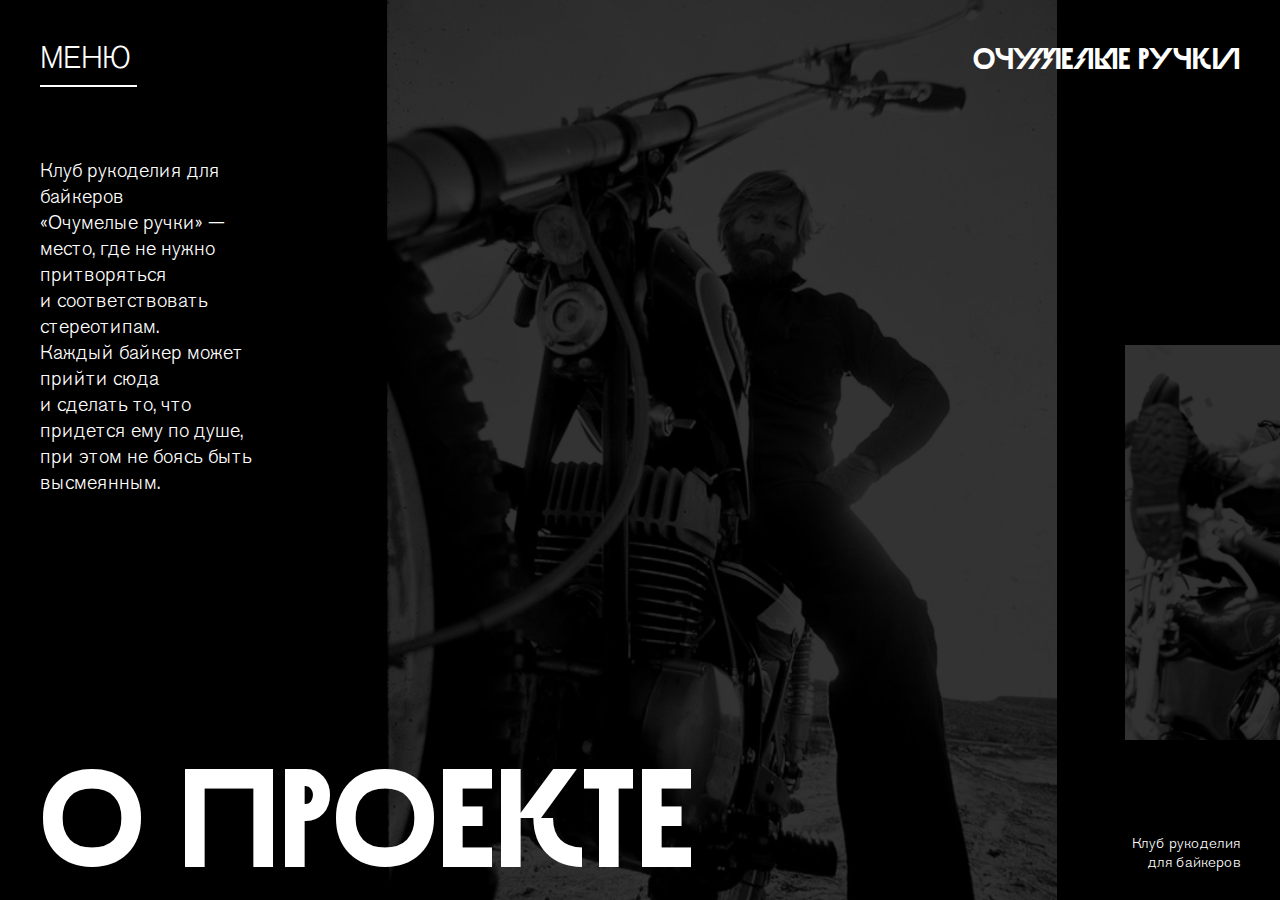
==== about.html @ 9226c13d "2" ====
<!DOCTYPE html>
<html lang="en" dir="ltr">
  <head>
    <meta charset="utf-8">
    <title></title>
    <link rel="stylesheet" href="stylesheets/style.css">
    <meta name="viewport" content="width=device-width">
  </head>

  <body>

    <div class="main_page_images">
      <div><img class="img7"src="images/img6.svg" alt=""></div>
      <div><img class="img8"src="images/img7.svg" alt=""></div>
    </div>

    <div class="background_rec"></div>

    <div class="menu_botton">
      <p>МЕНЮ</p>
    </div>
    <hr class="hr_about_page">

    <div class="about_text">
      <p>Клуб рукоделия для <br> байкеров <br> «Очумелые ручки» — <br>место,
        где не нужно <br> притворяться <br> и соответствовать <br>стереотипам.</p>

      <p>Каждый байкер может <br>прийти сюда <br>
        и сделать то, что <br> придется ему по душе, <br>
        при этом не боясь быть <br> высмеянным.</p>
    </div>


      <h1 class="about_page_text">О ПРОЕКТЕ</h1>
      <p class="text_right">Клуб рукоделия <br> для байкеров</p>

      <p class="header_text">ОЧУМЕЛЫЕ РУЧКИ</p>





  </body>
</html>
---- stylesheets/style.css ----
@import "reset.css";
@import "fonts.css";


body {
  background-color: black;
}

.menu_text {
  display: block;
  font-family: 'Akzidenz-Grotesk Pro';
  font-weight: 400;
  font-size: 35px;
  line-height: 40px;
  color: #FFFFFF;
  margin-left: 40px;
  margin-top: 40px;
  margin-bottom: 20px;
}

a {
  text-decoration: none;
  color: inherit;
}

.main_page_text {
  display: inline-block;
  font-family: 'Pitcrew';
  font-size: 140px;
  line-height: 96%;
  color: #FFFFFF;
  margin-top: 180px;
  margin-left: 40px;
  font-weight: 400;
	font-style: normal;
}

.main_page_hr {
  display: block;
  border: 1px solid #FFFFFF;
  width: 280px;
  position: relative;
  margin-top: 5px;
  margin-bottom: -20px;
  margin-left: 40px;
}

.border_text {
  position: absolute;
  /* display: inline; */
  font-family: 'Akzidenz-Grotesk Pro';
  font-style: normal;
  font-weight: 400;
  font-size: 15px;
  line-height: 19px;
  color: #FFFFFF;
  transform: rotate(90deg);
  top: 215px;
  right: -140px;
}

.text_right{
  display: block;
  margin-top: -45px;
  margin-right: 40px;
  font-family: 'Akzidenz-Grotesk Pro';
  font-style: normal;
  font-weight: 400;
  font-size: 15px;
  line-height: 19px;
  text-align: right;
  color: #FFFFFF;
}

.img1 {
  position: absolute;
  display: block;
  left: 387px;
  top: 0px;
  z-index: -1;
}

.img2 {
  position: absolute;
  display: block;
  left: 1055px;
  top: 0px;
  z-index: -1;
}

.img3 {
  position: absolute;
  display: block;
  left: 0px;
  top: 280px;
  z-index: -1;
}

.img4 {
  position: absolute;
  display: block;
  left: 1190px;
  top: 520px;
  z-index: -1;
}

.img5 {
  position: absolute;
  display: block;
  left: 962px;
  top: 40px;
  z-index: -1;
}

.background_rec {
  position: absolute;
  top: 0;
  left: 0;
  width: 1440px;
  height: 900px;
  opacity: 0.8;
  background-color: black;
  z-index: -1;
}

.img6 {
  position: absolute;
  display: block;
  left: 522px;
  top: 11px;
  z-index: -1;
}

.content {
  z-index: 2;
}

.img7 {
  position: absolute;
  display: block;
  left: 387px;
  top: 0px;
  z-index: -1;
}

.img8 {
  position: absolute;
  display: block;
  left: 1125px;
  top: 345px;
  z-index: -1;
}

.menu_botton{
  display: block;
  font-family: 'Akzidenz-Grotesk Pro';
  font-weight: 400;
  font-size: 30px;
  line-height: 35px;
  color: #FFFFFF;
  margin-left: 40px;
  margin-top: 40px;
  margin-bottom: 20px;
  z-index: 2;
}

.header_text {
  position: absolute;
  top: 3px;
  right: 0px;
  /* display: inline; */
  font-family: 'Pitcrew';
  font-style: normal;
  font-weight: normal;
  font-size: 30px;
  line-height: 96%;
  text-align: right;
  color: #FFFFFF;
  margin-top: 40px;
  margin-right: 40px;

}

.hr_about_page{
  display: block;
  border: 1px solid #FFFFFF;
  width: 95px;
  position: relative;
  margin-top: -10px;
  margin-bottom: -20px;
  margin-left: 40px;
}

.about_page_text{
  display: inline-block;
  font-family: 'Pitcrew';
  font-size: 140px;
  line-height: 96%;
  color: #FFFFFF;
  margin-top: 250px;
  margin-left: 40px;
  font-weight: 400;
  font-style: normal;
}

.about_text {
  display: block;
  font-family: 'Akzidenz-Grotesk Pro';
  font-style: normal;
  font-weight: 400;
  font-size: 20px;
  line-height: 26px;
  text-align: left;
  color: #FFFFFF;
  margin-left: 40px;
  margin-top: 90px;
}
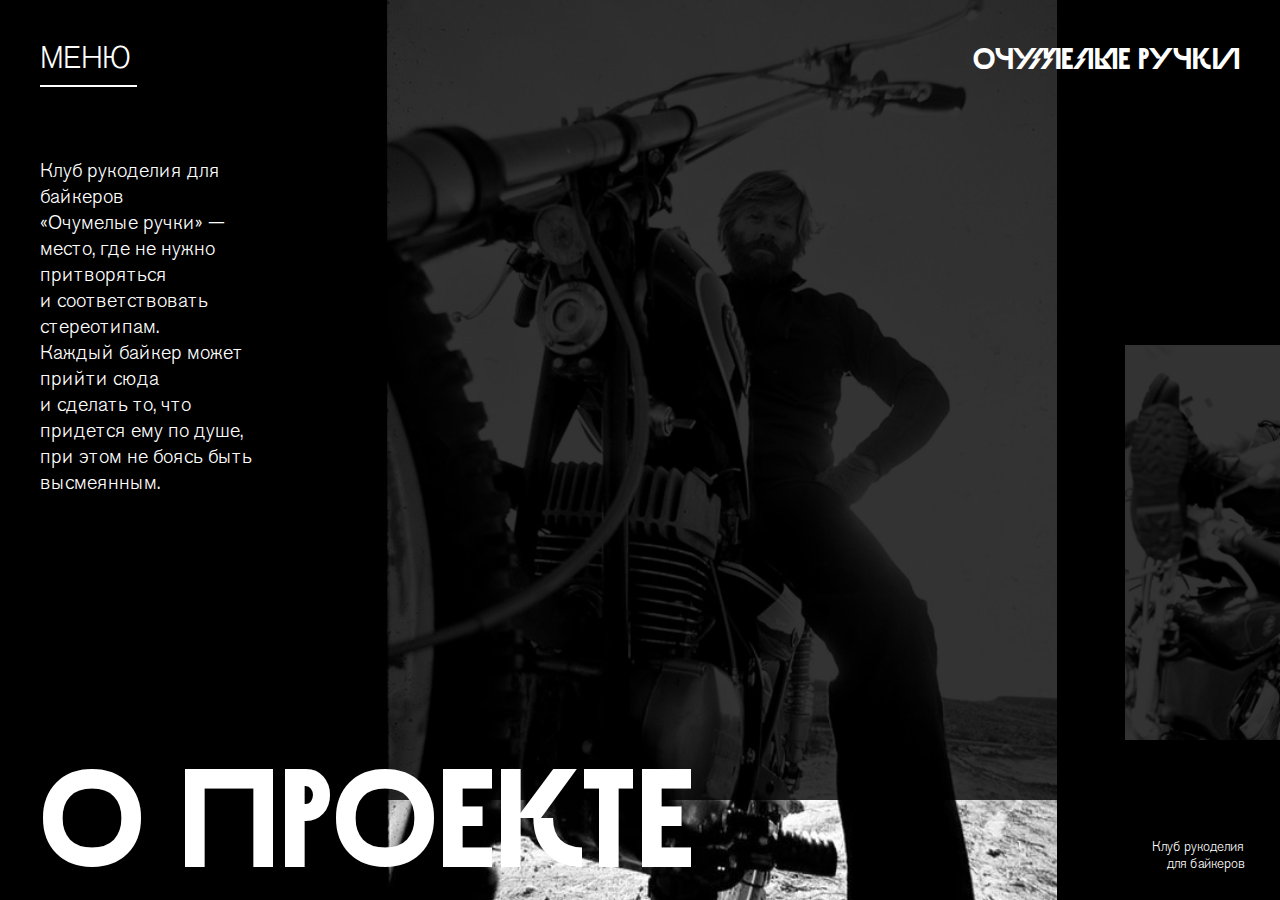
==== commit d3b4cc60: "Update about.html" ====
--- a/about.html
+++ b/about.html
@@ -9,32 +9,36 @@
 
   <body>
 
-    <div class="main_page_images">
-      <div><img class="img7"src="images/img6.svg" alt=""></div>
-      <div><img class="img8"src="images/img7.svg" alt=""></div>
-    </div>
+    <section class="main_page">
+      <div class="main_page_images">
+        <div><img class="img7"src="images/img6.svg" alt=""></div>
+        <div><img class="img8"src="images/img7.svg" alt=""></div>
+      </div>
 
-    <div class="background_rec"></div>
+      <div class="background_rec"></div>
 
-    <div class="menu_botton">
-      <p>МЕНЮ</p>
-    </div>
-    <hr class="hr_about_page">
+      <div class="menu_botton">
+        <p><a href="index.html">МЕНЮ</a></p>
+      </div>
+      <hr class="hr_about_page">
 
-    <div class="about_text">
-      <p>Клуб рукоделия для <br> байкеров <br> «Очумелые ручки» — <br>место,
-        где не нужно <br> притворяться <br> и соответствовать <br>стереотипам.</p>
+      <div class="about_text">
+        <p>Клуб рукоделия для <br> байкеров <br> «Очумелые ручки» — <br>место,
+          где не нужно <br> притворяться <br> и соответствовать <br>стереотипам.</p>
 
-      <p>Каждый байкер может <br>прийти сюда <br>
-        и сделать то, что <br> придется ему по душе, <br>
-        при этом не боясь быть <br> высмеянным.</p>
-    </div>
+        <p>Каждый байкер может <br>прийти сюда <br>
+          и сделать то, что <br> придется ему по душе, <br>
+          при этом не боясь быть <br> высмеянным.</p>
+      </div>
 
 
-      <h1 class="about_page_text">О ПРОЕКТЕ</h1>
-      <p class="text_right">Клуб рукоделия <br> для байкеров</p>
+        <h1 class="about_page_text">О ПРОЕКТЕ</h1>
+        <p class="text_right">Клуб рукоделия <br> для байкеров</p>
 
-      <p class="header_text">ОЧУМЕЛЫЕ РУЧКИ</p>
+        <p class="header_text">ОЧУМЕЛЫЕ РУЧКИ</p>
+    </section>
+
+
 
 
 
--- a/stylesheets/style.css
+++ b/stylesheets/style.css
@@ -1,21 +1,30 @@
 @import "reset.css";
 @import "fonts.css";
+@import "responsive.css";
 
 
 body {
   background-color: black;
 }
 
+.main_page{
+  position: absolute;
+  margin: 0 auto;
+  height: 100vh;
+  width: 100vw;
+  overflow: hidden;
+}
+
 .menu_text {
   display: block;
   font-family: 'Akzidenz-Grotesk Pro';
   font-weight: 400;
-  font-size: 35px;
-  line-height: 40px;
-  color: #FFFFFF;
-  margin-left: 40px;
-  margin-top: 40px;
-  margin-bottom: 20px;
+  font-size: 2vw;
+  line-height: 2vw;
+  color: #FFFFFF;
+  margin-left: 2.7vw;
+  margin-top: 2.2vw;
+  margin-bottom: 1.389vw;
 }
 
 a {
@@ -26,23 +35,23 @@
 .main_page_text {
   display: inline-block;
   font-family: 'Pitcrew';
-  font-size: 140px;
-  line-height: 96%;
-  color: #FFFFFF;
-  margin-top: 180px;
-  margin-left: 40px;
+  font-size: 8vw;
+  line-height: 94%;
+  color: #FFFFFF;
+  margin-top: 9vw;
+  margin-left: 2.7vw;
   font-weight: 400;
 	font-style: normal;
 }
 
 .main_page_hr {
   display: block;
-  border: 1px solid #FFFFFF;
-  width: 280px;
+  border: 0.069vw solid #FFFFFF;
+  width: 17vw;
   position: relative;
-  margin-top: 5px;
-  margin-bottom: -20px;
-  margin-left: 40px;
+  margin-top: 0.347vw;
+  margin-bottom: -1vw;
+  margin-left: 2.7vw;
 }
 
 .border_text {
@@ -51,23 +60,23 @@
   font-family: 'Akzidenz-Grotesk Pro';
   font-style: normal;
   font-weight: 400;
-  font-size: 15px;
-  line-height: 19px;
+  font-size: 1vw;
+  line-height: 1.319vw;
   color: #FFFFFF;
   transform: rotate(90deg);
-  top: 215px;
-  right: -140px;
+  top: 13.5vw;
+  right: -8vw;
 }
 
 .text_right{
   display: block;
-  margin-top: -45px;
-  margin-right: 40px;
-  font-family: 'Akzidenz-Grotesk Pro';
-  font-style: normal;
-  font-weight: 400;
-  font-size: 15px;
-  line-height: 19px;
+  margin-top: -3.125vw;
+  margin-right: 2.778vw;
+  font-family: 'Akzidenz-Grotesk Pro';
+  font-style: normal;
+  font-weight: 400;
+  font-size: 1.042vw;
+  line-height: 1.319vw;
   text-align: right;
   color: #FFFFFF;
 }
@@ -75,40 +84,45 @@
 .img1 {
   position: absolute;
   display: block;
-  left: 387px;
-  top: 0px;
+  height: 100vh;
+  left: 30vw;
+  top: 0vw;
   z-index: -1;
 }
 
 .img2 {
   position: absolute;
   display: block;
-  left: 1055px;
-  top: 0px;
-  z-index: -1;
+  height: 100vh;
+  right: 0vw;
+  top: -15vw;
+  z-index: -1;
+  width: 22.431vw;
 }
 
 .img3 {
   position: absolute;
   display: block;
-  left: 0px;
-  top: 280px;
+  left: 0vw;
+  top: 20vw;
   z-index: -1;
 }
 
 .img4 {
   position: absolute;
   display: block;
-  left: 1190px;
-  top: 520px;
+  width: 14vw;
+  right: 0vw;
+  top: 33vw;
   z-index: -1;
 }
 
 .img5 {
   position: absolute;
   display: block;
-  left: 962px;
-  top: 40px;
+  width: 20vw;
+  left: 68vw;
+  top: 2vw;
   z-index: -1;
 }
 
@@ -116,8 +130,8 @@
   position: absolute;
   top: 0;
   left: 0;
-  width: 1440px;
-  height: 900px;
+  width: 100vw;
+  height: 62.500vw;
   opacity: 0.8;
   background-color: black;
   z-index: -1;
@@ -126,8 +140,9 @@
 .img6 {
   position: absolute;
   display: block;
-  left: 522px;
-  top: 11px;
+  width: 50vw;
+  left: 38vw;
+  top: 0vw;
   z-index: -1;
 }
 
@@ -215,3 +230,61 @@
   margin-left: 40px;
   margin-top: 90px;
 }
+
+.gal_img1{
+  position: absolute;
+  display: block;
+  left: 387px;
+  top: 0px;
+  z-index: -1;
+}
+
+.gal_img2 {
+  position: absolute;
+  display: block;
+  width: 336px;
+  height: 422px;
+  left: 949px;
+  top: 275px;
+  z-index: -1;
+}
+
+.gal_img3 {
+  position: absolute;
+  display: block;
+  top: 100px;
+}
+
+.gal_page_text{
+  display: inline-block;
+  font-family: 'Pitcrew';
+  font-size: 140px;
+  line-height: 96%;
+  color: #FFFFFF;
+  margin-top: 680px;
+  margin-left: 40px;
+  font-weight: 400;
+  font-style: normal;
+}
+
+.main {
+  margin: 0 auto;
+  height:100vh;
+  overflow: hidden;
+}
+
+.gal_img4{
+  display: block;
+  height: 100vh;
+  margin-top: 0px;
+  margin-left: 300px;
+}
+
+.gal_text_name {
+  font-family: "Akzidenz-Grotesk Pro";
+  font-style: normal;
+  font-weight: normal;
+  font-size: 35px;
+  line-height: 41px;
+  color: #FFFFFF;
+}
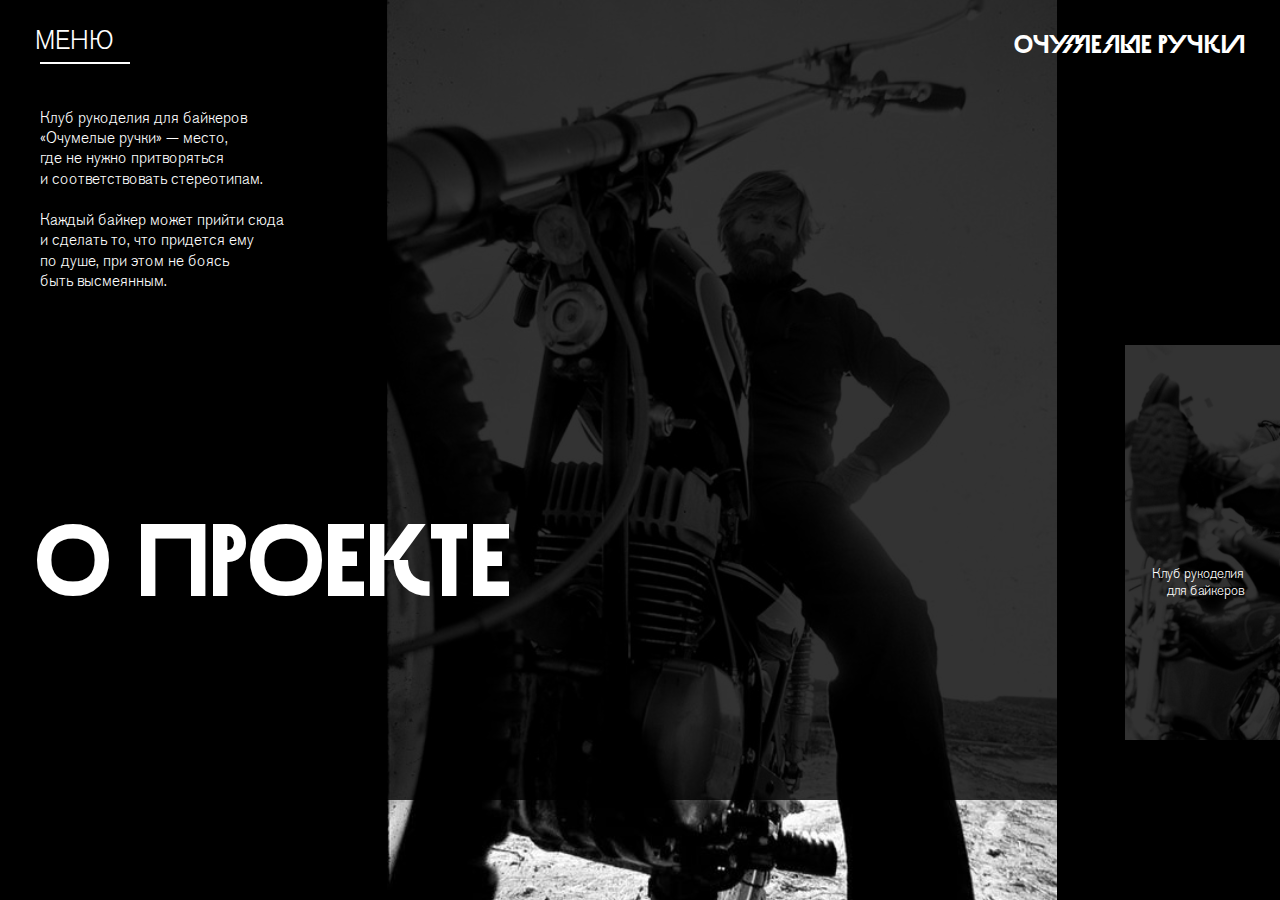
==== commit 3be0c285: "Update about.html" ====
--- a/about.html
+++ b/about.html
@@ -23,12 +23,13 @@
       <hr class="hr_about_page">
 
       <div class="about_text">
-        <p>Клуб рукоделия для <br> байкеров <br> «Очумелые ручки» — <br>место,
-          где не нужно <br> притворяться <br> и соответствовать <br>стереотипам.</p>
+        <p>Клуб рукоделия для байкеров <br> «Очумелые ручки» — место, <br>
+          где не нужно притворяться <br> и соответствовать стереотипам.</p>
+          <br>
 
-        <p>Каждый байкер может <br>прийти сюда <br>
-          и сделать то, что <br> придется ему по душе, <br>
-          при этом не боясь быть <br> высмеянным.</p>
+        <p>Каждый байкер может прийти сюда <br>
+          и сделать то, что придется ему <br>по душе,
+          при этом не боясь <br> быть высмеянным.</p>
       </div>
 
 
--- a/stylesheets/style.css
+++ b/stylesheets/style.css
@@ -170,12 +170,12 @@
   display: block;
   font-family: 'Akzidenz-Grotesk Pro';
   font-weight: 400;
-  font-size: 30px;
-  line-height: 35px;
-  color: #FFFFFF;
-  margin-left: 40px;
-  margin-top: 40px;
-  margin-bottom: 20px;
+  font-size: 2vw;
+  line-height: 2vw;
+  color: #FFFFFF;
+  margin-left: 2.7vw;
+  margin-top: 2.2vw;
+  margin-bottom: 1.389vw;
   z-index: 2;
 }
 
@@ -187,19 +187,19 @@
   font-family: 'Pitcrew';
   font-style: normal;
   font-weight: normal;
-  font-size: 30px;
+  font-size: 2vw;
   line-height: 96%;
   text-align: right;
   color: #FFFFFF;
-  margin-top: 40px;
-  margin-right: 40px;
+  margin-right: 2.7vw;
+  margin-top: 2.2vw;
 
 }
 
 .hr_about_page{
   display: block;
   border: 1px solid #FFFFFF;
-  width: 95px;
+  width: 88px;
   position: relative;
   margin-top: -10px;
   margin-bottom: -20px;
@@ -207,28 +207,29 @@
 }
 
 .about_page_text{
-  display: inline-block;
-  font-family: 'Pitcrew';
-  font-size: 140px;
-  line-height: 96%;
-  color: #FFFFFF;
-  margin-top: 250px;
+    display: inline-block;
+    font-family: 'Pitcrew';
+    font-size: 8vw;
+    line-height: 94%;
+    color: #FFFFFF;
+    margin-top: 17vw;
+    margin-left: 2.7vw;
+    font-weight: 400;
+  	font-style: normal;
+
+}
+
+.about_text {
+  display: block;
+  font-family: 'Akzidenz-Grotesk Pro';
+  font-style: normal;
+  font-weight: 400;
+  font-size: 1.2vw;
+  line-height: 1.6vw;
+  text-align: left;
+  color: #FFFFFF;
   margin-left: 40px;
-  font-weight: 400;
-  font-style: normal;
-}
-
-.about_text {
-  display: block;
-  font-family: 'Akzidenz-Grotesk Pro';
-  font-style: normal;
-  font-weight: 400;
-  font-size: 20px;
-  line-height: 26px;
-  text-align: left;
-  color: #FFFFFF;
-  margin-left: 40px;
-  margin-top: 90px;
+  margin-top: 5vw;
 }
 
 .gal_img1{
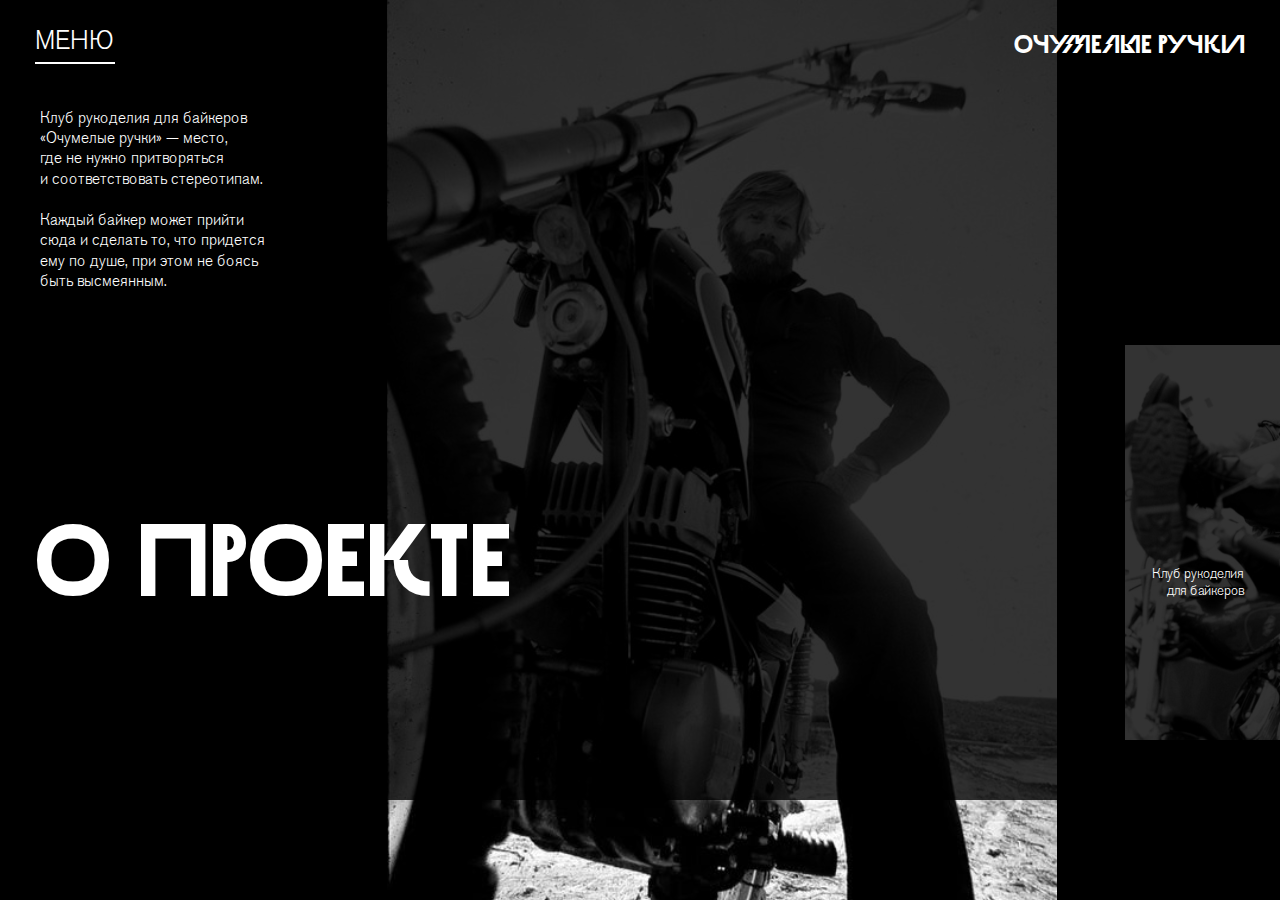
==== commit 39f57c7f: "Update about.html" ====
--- a/about.html
+++ b/about.html
@@ -27,8 +27,8 @@
           где не нужно притворяться <br> и соответствовать стереотипам.</p>
           <br>
 
-        <p>Каждый байкер может прийти сюда <br>
-          и сделать то, что придется ему <br>по душе,
+        <p>Каждый байкер может прийти <br> сюда
+          и сделать то, что придется <br> ему по душе,
           при этом не боясь <br> быть высмеянным.</p>
       </div>
 
--- a/stylesheets/style.css
+++ b/stylesheets/style.css
@@ -140,8 +140,8 @@
 .img6 {
   position: absolute;
   display: block;
-  width: 50vw;
-  left: 38vw;
+  height: 100vh;
+  left: 30vw;
   top: 0vw;
   z-index: -1;
 }
@@ -199,11 +199,11 @@
 .hr_about_page{
   display: block;
   border: 1px solid #FFFFFF;
-  width: 88px;
+  width: 6.111vw;
   position: relative;
   margin-top: -10px;
   margin-bottom: -20px;
-  margin-left: 40px;
+  margin-left: 2.7vw;
 }
 
 .about_page_text{
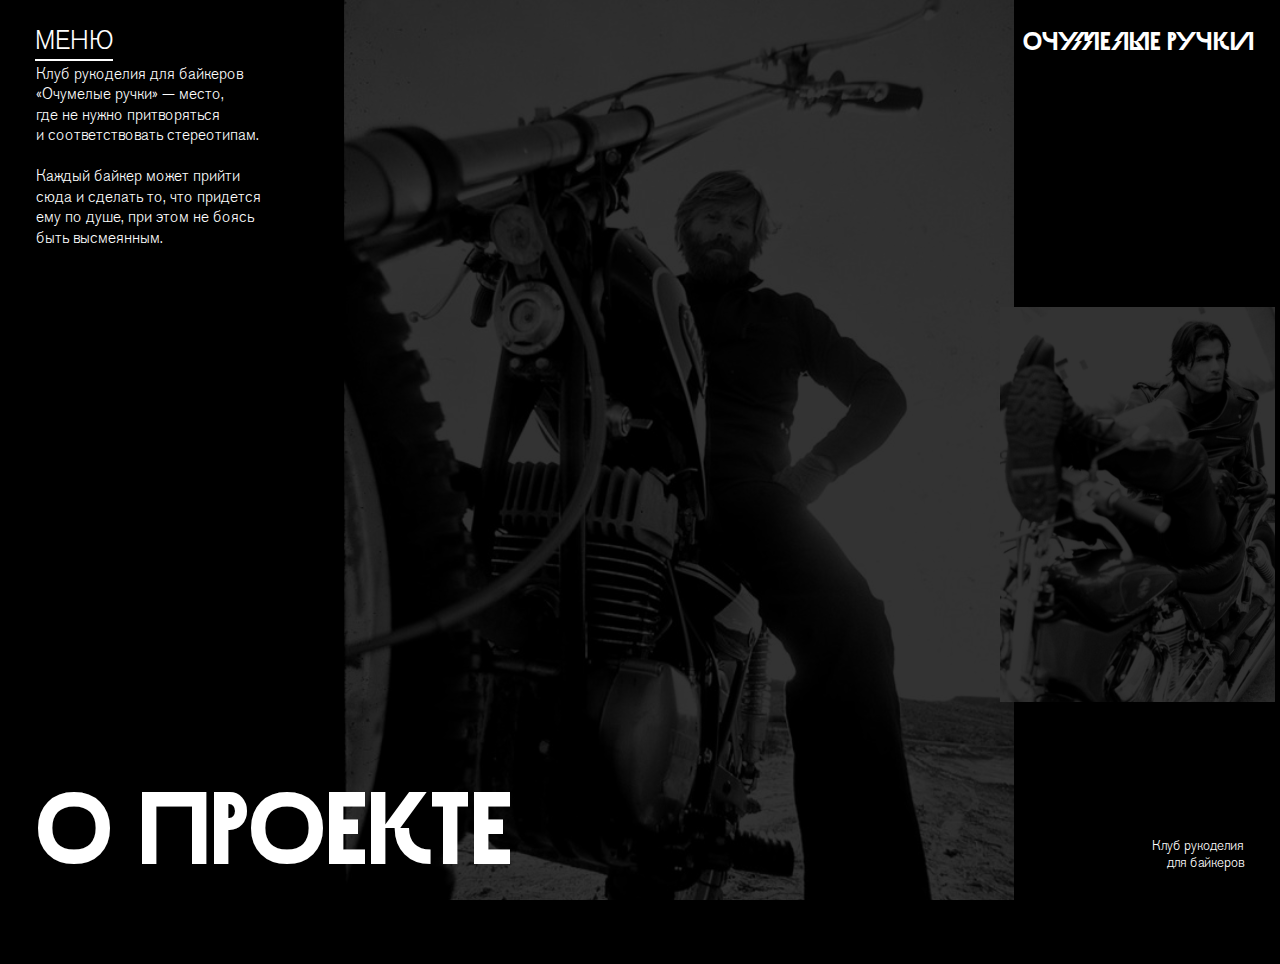
==== commit c8bd04b1: "Update about.html" ====
--- a/about.html
+++ b/about.html
@@ -33,7 +33,7 @@
       </div>
 
 
-        <h1 class="about_page_text">О ПРОЕКТЕ</h1>
+        <h1 class="schedule_page_text">О ПРОЕКТЕ</h1>
         <p class="text_right">Клуб рукоделия <br> для байкеров</p>
 
         <p class="header_text">ОЧУМЕЛЫЕ РУЧКИ</p>
--- a/stylesheets/style.css
+++ b/stylesheets/style.css
@@ -2,30 +2,35 @@
 @import "fonts.css";
 @import "responsive.css";
 
+* {
+  box-sizing: border-box;
+  -webkit-font-smoothing: antialiased;
+  -moz-osx-font-smoothing: grayscale;
+}
+
 
 body {
   background-color: black;
-}
-
-.main_page{
-  position: absolute;
   margin: 0 auto;
-  height: 100vh;
   width: 100vw;
+  height: 100%;
+}
+
+html {
+  position: absolute;
+  height: 100vh;
   overflow: hidden;
 }
 
-.menu_text {
-  display: block;
-  font-family: 'Akzidenz-Grotesk Pro';
-  font-weight: 400;
-  font-size: 2vw;
-  line-height: 2vw;
-  color: #FFFFFF;
-  margin-left: 2.7vw;
-  margin-top: 2.2vw;
-  margin-bottom: 1.389vw;
-}
+.container{
+  display: block;
+  margin: 0 auto;
+  height: 100vh;
+}
+
+
+
+
 
 a {
   text-decoration: none;
@@ -33,24 +38,28 @@
 }
 
 .main_page_text {
-  display: inline-block;
+  position: absolute;
+  /* display: inline-block; */
   font-family: 'Pitcrew';
-  font-size: 8vw;
-  line-height: 94%;
-  color: #FFFFFF;
-  margin-top: 9vw;
+  font-size: 9.722vw;
+  line-height: 96%;
+  color: #FFFFFF;
+  bottom: 1vw;
   margin-left: 2.7vw;
   font-weight: 400;
 	font-style: normal;
 }
 
 .main_page_hr {
-  display: block;
+  display: flex;
+  justify-content: space-between;
+  position: relative;
   border: 0.069vw solid #FFFFFF;
   width: 17vw;
-  position: relative;
-  margin-top: 0.347vw;
+  margin-top: 1vw;;
   margin-bottom: -1vw;
+  /* margin-top: 0.347vw;
+  margin-bottom: -1vw; */
   margin-left: 2.7vw;
 }
 
@@ -69,8 +78,9 @@
 }
 
 .text_right{
-  display: block;
-  margin-top: -3.125vw;
+  position: absolute;
+  /* display: inline-block; */
+  bottom: 1vw;
   margin-right: 2.778vw;
   font-family: 'Akzidenz-Grotesk Pro';
   font-style: normal;
@@ -83,21 +93,22 @@
 
 .img1 {
   position: absolute;
-  display: block;
-  height: 100vh;
-  left: 30vw;
-  top: 0vw;
-  z-index: -1;
+  width: 46.389vw;
+  height: 62.500vw;
+  left: 27vw;
+  top: 0vw;
+  z-index: -1;
+  overflow: hidden;
 }
 
 .img2 {
   position: absolute;
-  display: block;
-  height: 100vh;
-  right: 0vw;
-  top: -15vw;
-  z-index: -1;
-  width: 22.431vw;
+  height: 62.500vw;
+  width: 46.389vw;
+  right: -10vw;
+  margin-top: 0vw;
+  z-index: -1;
+
 }
 
 .img3 {
@@ -120,7 +131,7 @@
 .img5 {
   position: absolute;
   display: block;
-  width: 20vw;
+  width: 22vw;
   left: 68vw;
   top: 2vw;
   z-index: -1;
@@ -131,20 +142,117 @@
   top: 0;
   left: 0;
   width: 100vw;
-  height: 62.500vw;
+  height: 100vh;
   opacity: 0.8;
   background-color: black;
   z-index: -1;
 }
 
+.background_rec_2 {
+  position: absolute;
+  top: 0;
+  left: 0;
+  width: 100vw;
+  height: 100vh;
+  opacity: 0.5;
+  background-color: black;
+  z-index: -1;
+}
+
 .img6 {
   position: absolute;
   display: block;
-  height: 100vh;
-  left: 30vw;
-  top: 0vw;
-  z-index: -1;
-}
+  width: 55vw;
+  height: 100vh;
+  left: 40vw;
+  top: -5vw;
+  z-index: -1;
+}
+
+.menu_text {
+  display: flex;
+  justify-content: space-between;
+  /* display: block; */
+  font-family: 'Akzidenz-Grotesk Pro';
+  font-weight: 400;
+  font-size: 2.2vw;
+  line-height: 2.3vw;
+  color: #FFFFFF;
+  margin-left: 2.7vw;
+  margin-top: 2.5vw;
+  margin-bottom: 1vw;
+}
+
+.menu_text:hover {
+  color: #FF00B8;
+}
+
+.ad_menu_1:hover {
+  color: #FF00B8;
+}
+
+.ad_menu_2:hover {
+  color: #FF00B8;
+}
+
+.menu_botton:hover {
+  color: #FF00B8;
+}
+
+.header_text:hover {
+  color: #FF00B8;
+}
+
+.ad_menu_1 {
+  position: absolute;
+  left: 27.917vw;
+  top: 2.083vw;
+
+  font-family: 'Akzidenz-Grotesk Pro';
+  font-style: normal;
+  font-weight: normal;
+  font-size: 1.736vw;
+  line-height: 2.083vw;
+  /* or 120% */
+  color: #FFFFFF;
+
+}
+
+.ad_menu_2 {
+  position: absolute;
+  left: 27.917vw;
+  top: 4vw;
+
+  font-family: 'Akzidenz-Grotesk Pro';
+  font-style: normal;
+  font-weight: normal;
+  font-size: 1.736vw;
+  line-height: 2.083vw;
+  /* or 120% */
+  color: #FFFFFF;
+
+}
+
+.ad_menu_3 {
+  position: absolute;
+  left: 27.917vw;
+  top: 21vw;
+
+  font-family: 'Akzidenz-Grotesk Pro';
+  font-style: normal;
+  font-weight: normal;
+  font-size: 1.736vw;
+  line-height: 2.083vw;
+  /* or 120% */
+  color: #FFFFFF;
+
+}
+
+.hidden {
+  display: none;
+}
+
+
 
 .content {
   z-index: 2;
@@ -153,36 +261,36 @@
 .img7 {
   position: absolute;
   display: block;
-  left: 387px;
-  top: 0px;
+  left: 26.875vw;
+  top: 0vw;
   z-index: -1;
 }
 
 .img8 {
   position: absolute;
   display: block;
-  left: 1125px;
-  top: 345px;
+  left: 78.125vw;
+  top: 23.958vw;
   z-index: -1;
 }
 
 .menu_botton{
-  display: block;
-  font-family: 'Akzidenz-Grotesk Pro';
-  font-weight: 400;
-  font-size: 2vw;
-  line-height: 2vw;
-  color: #FFFFFF;
-  margin-left: 2.7vw;
-  margin-top: 2.2vw;
-  margin-bottom: 1.389vw;
+  position: absolute;
+  font-family: 'Akzidenz-Grotesk Pro';
+  font-weight: 400;
+  font-size: 2vw;
+  line-height: 2vw;
+  color: #FFFFFF;
+  left: 2.7vw;
+  top: 2.2vw;
+  /* margin-bottom: 1.389vw; */
   z-index: 2;
 }
 
 .header_text {
   position: absolute;
-  top: 3px;
-  right: 0px;
+  top: 2.2vw;
+  right: 2vw;
   /* display: inline; */
   font-family: 'Pitcrew';
   font-style: normal;
@@ -191,18 +299,16 @@
   line-height: 96%;
   text-align: right;
   color: #FFFFFF;
-  margin-right: 2.7vw;
-  margin-top: 2.2vw;
+  /* margin-right: 2.7vw;
+  margin-top: 2.2vw; */
 
 }
 
 .hr_about_page{
-  display: block;
+  position: absolute;
   border: 1px solid #FFFFFF;
   width: 6.111vw;
-  position: relative;
-  margin-top: -10px;
-  margin-bottom: -20px;
+  top: 4vw;
   margin-left: 2.7vw;
 }
 
@@ -228,64 +334,482 @@
   line-height: 1.6vw;
   text-align: left;
   color: #FFFFFF;
-  margin-left: 40px;
+  margin-left: 2.778vw;
   margin-top: 5vw;
 }
 
 .gal_img1{
   position: absolute;
   display: block;
-  left: 387px;
-  top: 0px;
+  height: 100vh;
+  left: 30vw;
+  top: 0vw;
   z-index: -1;
 }
 
 .gal_img2 {
   position: absolute;
   display: block;
-  width: 336px;
-  height: 422px;
-  left: 949px;
-  top: 275px;
+  width: 20vw;
+  left: 62vw;
+  top: 12vw;
   z-index: -1;
 }
 
 .gal_img3 {
   position: absolute;
   display: block;
-  top: 100px;
+  left: 20vw;
+  width: 50vw;
+  top: 6.944vw;
 }
 
 .gal_page_text{
   display: inline-block;
   font-family: 'Pitcrew';
-  font-size: 140px;
+  font-size: 9.722vw;
   line-height: 96%;
   color: #FFFFFF;
-  margin-top: 680px;
-  margin-left: 40px;
-  font-weight: 400;
-  font-style: normal;
+  margin-top: 22vw;
+  margin-left: 2.778vw;
+  font-weight: 400;
+  font-style: normal;
+}
+
+.gal_about_text {
+  display: block;
+  font-family: 'Akzidenz-Grotesk Pro';
+  font-weight: 400;
+  font-size: 2vw;
+  line-height: 2.3vw;
+  color: #FFFFFF;
+  margin-left: 2.7vw;
+  margin-top: 4.167vw;
+  margin-bottom: 1.389vw;
+  z-index: 2;
 }
 
 .main {
   margin: 0 auto;
-  height:100vh;
-  overflow: hidden;
+  height: 100vh;
+  /* overflow: hidden; */
 }
 
 .gal_img4{
-  display: block;
-  height: 100vh;
-  margin-top: 0px;
-  margin-left: 300px;
-}
-
-.gal_text_name {
+  position: absolute;
+  height: 100vh;
+  top: 0vw;
+  left: 20.833vw;
+}
+
+.gal_img5{
+  position: absolute;
+  height: 100vh;
+  top: 0vw;
+  left: 47.917vw;
+}
+
+.gal_img6{
+  position: absolute;
+  height: 100vh;
+  top: 0vw;
+  left: 18.750vw;
+}
+
+.gal_img7{
+  position: absolute;
+  height: 100vh;
+  top: 0vw;
+  left: 47.917vw;
+}
+
+.gal_text_name_1 {
   font-family: "Akzidenz-Grotesk Pro";
   font-style: normal;
   font-weight: normal;
-  font-size: 35px;
-  line-height: 41px;
-  color: #FFFFFF;
-}
+  font-size: 2vw;
+  line-height: 2.3vw;
+  color: #FFFFFF;
+  text-align: left;
+  display: inline-block;
+  margin-top: 22vw;
+  margin-left: 58vw;
+}
+
+.gal_text_name_2 {
+  font-family: "Akzidenz-Grotesk Pro";
+  font-style: normal;
+  font-weight: normal;
+  font-size: 2vw;
+  line-height: 2.3vw;
+  color: #FFFFFF;
+  text-align: left;
+  display: inline-block;
+  margin-top: 22vw;
+  margin-left: 15vw;
+}
+
+.numbers_1 {
+  font-family: "Fira Code";
+  font-style: normal;
+  font-weight: normal;
+  font-size: 2vw;
+  line-height: 2vw;
+  color: #FFFFFF;
+  text-align: left;
+  display: inline-block;
+  margin-top: 0vw;
+  margin-left: 58vw;
+}
+
+.numbers_2 {
+  font-family: "Fira Code";
+  font-style: normal;
+  font-weight: normal;
+  font-size: 2vw;
+  line-height: 2vw;
+  color: #FFFFFF;
+  text-align: left;
+  display: block;
+  margin-top: 0vw;
+  margin-left: 15vw;
+}
+
+.gal_text_about_1{
+  display: block;
+  font-family: 'Akzidenz-Grotesk Pro';
+  font-style: normal;
+  font-weight: 400;
+  font-size: 1.042vw;
+  line-height: 1.319vw;
+  text-align: left;
+  color: #FFFFFF;
+  margin-top: 1vw;
+  margin-left: 58vw;
+}
+
+.gal_text_about_2{
+  display: block;
+  font-family: 'Akzidenz-Grotesk Pro';
+  font-style: normal;
+  font-weight: 400;
+  font-size: 1.042vw;
+  line-height: 1.319vw;
+  text-align: left;
+  color: #FFFFFF;
+  margin-top: 1vw;
+  margin-left: 15vw;
+}
+
+.schedule_page_text {
+  position: absolute;
+  /* display: inline-block; */
+  font-family: 'Pitcrew';
+  font-size: 8vw;
+  line-height: 96%;
+  color: #FFFFFF;
+  bottom: 2vw;
+  margin-left: 2.778vw;
+  font-weight: 400;
+  font-style: normal;
+}
+
+/* .main {
+  height: 100vw;
+} */
+
+.sch_img1 {
+  position: absolute;
+  display: block;
+  height: 100vh;
+  left: 32vw;
+  top: 0vw;
+  z-index: -1;
+}
+
+.sch_img2 {
+  position: absolute;
+  width: 15vw;
+  left: 0vw;
+  top: 8vw;
+  z-index: -1;
+}
+
+.sch_img3 {
+  position: absolute;
+  width: 25vw;
+  right: 0vw;
+  top: 13.056vw;
+  z-index: -1;
+}
+
+
+.back_1 {
+  position: absolute;
+  display: block;
+  width: 100vw;
+  left: 0vw;
+  top: 0vw;
+  z-index: -2;
+}
+
+/* .schedule_page_text_2 {
+  display: inline-block;
+  font-family: 'Pitcrew';
+  font-size: 9.722vw;
+  line-height: 96%;
+  color: #FFFFFF;
+  margin-bottom: 2vw;
+  margin-left: 2.778vw;
+  font-weight: 400;
+  font-style: normal;
+} */
+
+.schedule_page_text_2 {
+  position: absolute;
+  font-family: 'Pitcrew';
+  font-size: 9.722vw;
+  line-height: 96%;
+  color: #FFFFFF;
+  bottom: 2vw;
+  margin-left: 2.778vw;
+  font-weight: 400;
+  font-style: normal;
+}
+
+.schedule{
+  margin-top: 13vw;
+}
+
+.day_sch_text{
+  display: inline-block;
+  font-family: 'Akzidenz-Grotesk Pro';
+  font-weight: 400;
+  font-size: 2vw;
+  line-height: 2vw;
+  color: #FFFFFF;
+  margin-left: 2.7vw;
+  margin-top: 1vw;
+  margin-bottom: 1vw;
+  z-index: 2;
+}
+
+.schedule_page_hr {
+  display: block;
+  border: 0.069vw solid #FFFFFF;
+  width: 47.917vw;
+  position: relative;
+  margin-top: 0vw;
+  margin-bottom: 0vw;
+  margin-left: 2.7vw;
+}
+
+.numbers_sch_1{
+  display: inline-block;
+  font-family: 'Fira Code';
+  font-weight: 400;
+  font-size: 2vw;
+  line-height: 2vw;
+  color: #FFFFFF;
+  margin-left: 19.4vw;
+  margin-top: 1vw;
+  margin-bottom: 1vw;
+  z-index: 2;
+  text-align: right;
+}
+
+.numbers_sch_2{
+  display: inline-block;
+  font-family: 'Fira Code';
+  font-weight: 400;
+  font-size: 2vw;
+  line-height: 2vw;
+  color: #FFFFFF;
+  margin-left: 28vw;
+  margin-top: 1vw;
+  margin-bottom: 1vw;
+  z-index: 2;
+  text-align: right;
+}
+
+.numbers_sch_3{
+  display: inline-block;
+  font-family: 'Fira Code';
+  font-weight: 400;
+  font-size: 2vw;
+  line-height: 2vw;
+  color: #FFFFFF;
+  margin-left: 20.3vw;
+  margin-top: 1vw;
+  margin-bottom: 1vw;
+  z-index: 2;
+  text-align: right;
+}
+
+.schedule_page_text_3 {
+  display: inline-block;
+  font-family: 'Pitcrew';
+  font-size: 9.722vw;
+  line-height: 96%;
+  color: #FFFFFF;
+  margin-top: 14vw;
+  margin-left: 2.778vw;
+  font-weight: 400;
+  font-style: normal;
+}
+
+.numbers_sch_4{
+  display: inline-block;
+  font-family: 'Fira Code';
+  font-weight: 400;
+  font-size: 2vw;
+  line-height: 2vw;
+  color: #FFFFFF;
+  margin-left: 19.4vw;
+  margin-top: 1vw;
+  margin-bottom: 1vw;
+  z-index: 2;
+  text-align: right;
+}
+
+.numbers_sch_5{
+  display: inline-block;
+  font-family: 'Fira Code';
+  font-weight: 400;
+  font-size: 2vw;
+  line-height: 2vw;
+  color: #FFFFFF;
+  margin-left: 28vw;
+  margin-top: 1vw;
+  margin-bottom: 1vw;
+  z-index: 2;
+  text-align: right;
+}
+
+.numbers_sch_6{
+  display: inline-block;
+  font-family: 'Fira Code';
+  font-weight: 400;
+  font-size: 2vw;
+  line-height: 2vw;
+  color: #FFFFFF;
+  margin-left: 25vw;
+  margin-top: 1vw;
+  margin-bottom: 1vw;
+  z-index: 2;
+  text-align: right;
+}
+
+.numbers_sch_7{
+  display: inline-block;
+  font-family: 'Fira Code';
+  font-weight: 400;
+  font-size: 2vw;
+  line-height: 2vw;
+  color: #FFFFFF;
+  margin-left: 25.3vw;
+  margin-top: 1vw;
+  margin-bottom: 1vw;
+  z-index: 2;
+  text-align: right;
+}
+
+.numbers_sch_8{
+  display: inline-block;
+  font-family: 'Fira Code';
+  font-weight: 400;
+  font-size: 2vw;
+  line-height: 2vw;
+  color: #FFFFFF;
+  margin-left: 26.2vw;
+  margin-top: 1vw;
+  margin-bottom: 1vw;
+  z-index: 2;
+  text-align: right;
+}
+
+.numbers_sch_9{
+  display: inline-block;
+  font-family: 'Fira Code';
+  font-weight: 400;
+  font-size: 2vw;
+  line-height: 2vw;
+  color: #FFFFFF;
+  margin-left: 26vw;
+  margin-top: 1vw;
+  margin-bottom: 1vw;
+  z-index: 2;
+  text-align: right;
+}
+
+
+
+
+
+.sch_img11 {
+  position: absolute;
+  left: 0vw;
+  top: 0vw;
+  width: 100vw;
+  z-index: -2;
+}
+
+.text_right{
+  position: absolute;
+
+  bottom: 2.2vw;
+  right: 0vw;
+  font-family: 'Akzidenz-Grotesk Pro';
+  font-style: normal;
+  font-weight: 400;
+  font-size: 1.042vw;
+  line-height: 1.319vw;
+  text-align: right;
+  color: #FFFFFF;
+}
+
+
+
+.all_pages_menu {
+  z-index: 3;
+}
+
+.sch_content{
+  z-index: 3;
+}
+
+.sch_1_txt {
+  position: absolute;
+  font-family: 'Akzidenz-Grotesk Pro';
+  font-weight: 400;
+  font-size: 2vw;
+  line-height: 2.3vw;
+  color: #FFFFFF;
+  left: 2.778vw;
+  top: 11vw;
+}
+
+.sch_2_txt {
+  position: absolute;
+  font-family: 'Akzidenz-Grotesk Pro';
+  font-style: normal;
+  font-weight: 400;
+  font-size: 1.2vw;
+  line-height: 1.4vw;
+  text-align: left;
+  color: #FFFFFF;
+  left: 80vw;
+  top: 11vw;
+}
+
+.numbers_sch_1_1 {
+  position: absolute;
+  left: 80vw;
+  top: 26vw;
+  font-family: 'Fira Code';
+  font-style: normal;
+  font-weight: normal;
+  font-size: 40.4545px;
+  line-height: 106%;
+  color: #FFFFFF;
+}
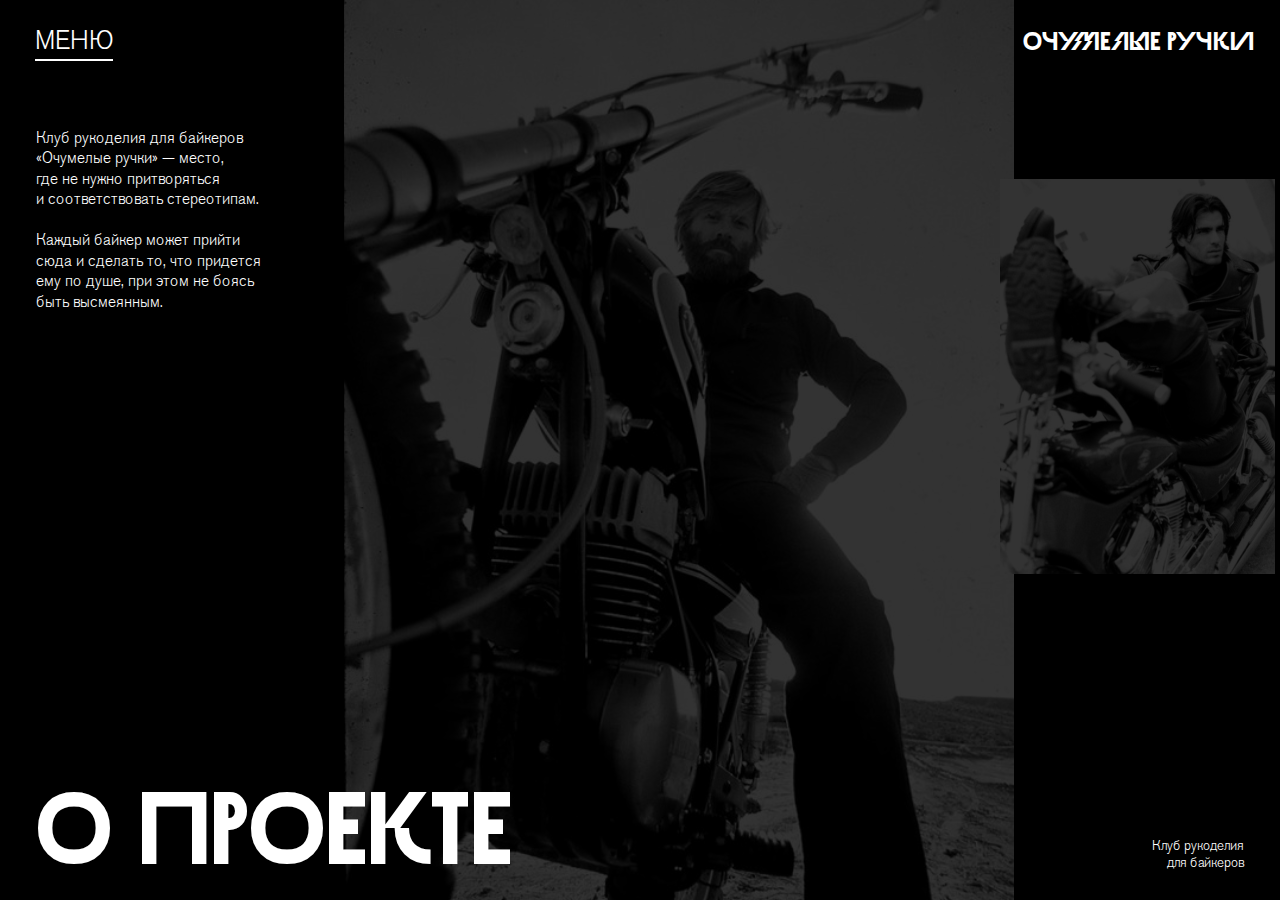
==== commit 38e880f0: "." ====
--- a/about.html
+++ b/about.html
@@ -4,6 +4,7 @@
     <meta charset="utf-8">
     <title></title>
     <link rel="stylesheet" href="stylesheets/style.css">
+    <link rel="stylesheet" href="stylesheets/responsive.css">
     <meta name="viewport" content="width=device-width">
   </head>
 
--- a/stylesheets/style.css
+++ b/stylesheets/style.css
@@ -185,14 +185,32 @@
 
 .menu_text:hover {
   color: #FF00B8;
+  cursor: click;
 }
 
 .ad_menu_1:hover {
   color: #FF00B8;
+  cursor: click;
 }
 
 .ad_menu_2:hover {
   color: #FF00B8;
+  cursor: click;
+}
+
+.ad_menu_3:hover {
+  color: #FF00B8;
+  cursor: click;
+}
+
+.ad_menu_4:hover {
+  color: #FF00B8;
+  cursor: click;
+}
+
+.ad_menu_5:hover {
+  color: #FF00B8;
+  cursor: click;
 }
 
 .menu_botton:hover {
@@ -201,6 +219,7 @@
 
 .header_text:hover {
   color: #FF00B8;
+  cursor: click;
 }
 
 .ad_menu_1 {
@@ -248,6 +267,65 @@
 
 }
 
+.ad_menu_4 {
+  position: absolute;
+  left: 27.917vw;
+  top: 23vw;
+
+  font-family: 'Akzidenz-Grotesk Pro';
+  font-style: normal;
+  font-weight: normal;
+  font-size: 1.736vw;
+  line-height: 2.083vw;
+  /* or 120% */
+  color: #FFFFFF;
+
+}
+
+.ad_menu_5 {
+  position: absolute;
+  left: 27.917vw;
+  top: 25vw;
+
+  font-family: 'Akzidenz-Grotesk Pro';
+  font-style: normal;
+  font-weight: normal;
+  font-size: 1.736vw;
+  line-height: 2.083vw;
+  /* or 120% */
+  color: #FFFFFF;
+
+}
+
+.ad_menu_6 {
+  position: absolute;
+  left: 45vw;
+  top: 23vw;
+
+  font-family: 'Akzidenz-Grotesk Pro';
+  font-style: normal;
+  font-weight: normal;
+  font-size: 1.736vw;
+  line-height: 2.083vw;
+  color: #FFFFFF;
+
+}
+
+.ad_menu_7 {
+  position: absolute;
+  left: 45vw;
+  top: 25vw;
+
+  font-family: 'Akzidenz-Grotesk Pro';
+  font-style: normal;
+  font-weight: normal;
+  font-size: 1.736vw;
+  line-height: 2.083vw;
+  /* or 120% */
+  color: #FFFFFF;
+
+}
+
 .hidden {
   display: none;
 }
@@ -270,7 +348,7 @@
   position: absolute;
   display: block;
   left: 78.125vw;
-  top: 23.958vw;
+  top: 14vw;
   z-index: -1;
 }
 
@@ -326,7 +404,7 @@
 }
 
 .about_text {
-  display: block;
+  position: absolute;
   font-family: 'Akzidenz-Grotesk Pro';
   font-style: normal;
   font-weight: 400;
@@ -334,8 +412,8 @@
   line-height: 1.6vw;
   text-align: left;
   color: #FFFFFF;
-  margin-left: 2.778vw;
-  margin-top: 5vw;
+  left: 2.778vw;
+  top: 10vw;
 }
 
 .gal_img1{
@@ -406,7 +484,7 @@
   position: absolute;
   height: 100vh;
   top: 0vw;
-  left: 47.917vw;
+  left: 45vw;
 }
 
 .gal_img6{
@@ -420,7 +498,7 @@
   position: absolute;
   height: 100vh;
   top: 0vw;
-  left: 47.917vw;
+  left: 45vw;
 }
 
 .gal_text_name_1 {
@@ -512,6 +590,7 @@
   margin-left: 2.778vw;
   font-weight: 400;
   font-style: normal;
+  z-index: 3;
 }
 
 /* .main {
@@ -766,6 +845,7 @@
   line-height: 1.319vw;
   text-align: right;
   color: #FFFFFF;
+  z-index: 3;
 }
 
 
@@ -813,3 +893,558 @@
   line-height: 106%;
   color: #FFFFFF;
 }
+
+.floors_txt_1 {
+  position: absolute;
+  font-family: 'Akzidenz-Grotesk Pro';
+  font-weight: 400;
+  font-size: 2vw;
+  line-height: 2.3vw;
+  color: #FFFFFF;
+  left: 2.778vw;
+  top: 11vw;
+  margin-bottom: 2vw;
+}
+
+.floors_txt_1:hover {
+  color: #FF00B8;
+  cursor: click;
+}
+
+.ad_menu_6:hover {
+  color: #FF00B8;
+  cursor: click;
+}
+
+.ad_menu_7:hover {
+  color: #FF00B8;
+  cursor: click;
+}
+
+.floors_txt_2 {
+  position: absolute;
+  font-family: 'Akzidenz-Grotesk Pro';
+  font-weight: 400;
+  font-size: 2vw;
+  line-height: 2.3vw;
+  color: #FFFFFF;
+  left: 2.778vw;
+  top: 14vw;
+  margin-bottom: 2vw;
+}
+
+.floors_txt_2:hover {
+  color: #FF00B8;
+  cursor: click;
+}
+
+.floors_txt_3 {
+  position: absolute;
+  font-family: 'Akzidenz-Grotesk Pro';
+  font-weight: 400;
+  font-size: 2vw;
+  line-height: 2.3vw;
+  color: #FFFFFF;
+  left: 2.778vw;
+  top: 17vw;
+  margin-bottom: 2vw;
+}
+
+.floors_txt_3:hover {
+  color: #FF00B8;
+  cursor: click;
+}
+
+.floors_txt_4 {
+  position: absolute;
+  font-family: 'Akzidenz-Grotesk Pro';
+  font-weight: 400;
+  font-size: 2vw;
+  line-height: 2.3vw;
+  color: #FFFFFF;
+  left: 2.778vw;
+  top: 20vw;
+  margin-bottom: 2vw;
+}
+
+.floors_txt_4:hover {
+  color: #FF00B8;
+  cursor: click;
+}
+
+.floors_txt_5 {
+  position: absolute;
+  font-family: 'Akzidenz-Grotesk Pro';
+  font-weight: 400;
+  font-size: 2vw;
+  line-height: 2.3vw;
+  color: #FFFFFF;
+  left: 2.778vw;
+  top: 23vw;
+  margin-bottom: 2vw;
+}
+
+.floors_txt_6 {
+  position: absolute;
+  font-family: 'Akzidenz-Grotesk Pro';
+  font-weight: 400;
+  font-size: 2vw;
+  line-height: 2.3vw;
+  color: #FFFFFF;
+  left: 2.778vw;
+  top: 26vw;
+  margin-bottom: 2vw;
+}
+
+.floors_txt_7 {
+  position: absolute;
+  font-family: 'Akzidenz-Grotesk Pro';
+  font-weight: 400;
+  font-size: 2vw;
+  line-height: 2.3vw;
+  color: #FFFFFF;
+  left: 2.778vw;
+  top: 29vw;
+  margin-bottom: 2vw;
+}
+
+.floors_txt_5:hover {
+  color: #FF00B8;
+  cursor: click;
+}
+
+.space_page_hr_1{
+  position: absolute;
+  width: 17vw;
+  height: 0vw;
+  left: 2.778vw;
+  top: 13vw;
+  border: 1px solid #FFFFFF;
+}
+
+.space_page_hr_2{
+  position: absolute;
+  width: 17vw;
+  height: 0vw;
+  left: 2.778vw;
+  top: 16vw;
+  border: 1px solid #FFFFFF;
+}
+
+.space_page_hr_3{
+  position: absolute;
+  width: 17vw;
+  height: 0vw;
+  left: 2.778vw;
+  top: 19vw;
+  border: 1px solid #FFFFFF;
+}
+
+.space_page_hr_4{
+  position: absolute;
+  width: 17vw;
+  height: 0vw;
+  left: 2.778vw;
+  top: 22vw;
+  border: 1px solid #FFFFFF;
+}
+
+.space_page_hr_5{
+  position: absolute;
+  width: 17vw;
+  height: 0vw;
+  left: 2.778vw;
+  top: 25vw;
+  border: 1px solid #FFFFFF;
+}
+
+.space_page_hr_6{
+  position: absolute;
+  width: 17vw;
+  height: 0vw;
+  left: 2.778vw;
+  top: 28vw;
+  border: 1px solid #FFFFFF;
+}
+
+.space_img1{
+  position: absolute;
+  left: 27.500vw;
+  top: 0px;
+  z-index: -3;
+}
+
+
+
+.space_img2{
+  position: absolute;
+  left: 0vw;
+  top: 24vw;
+  z-index: -3;
+}
+
+.space_img3{
+  position: absolute;
+  right: 0vw;
+  top: 8vw;
+  z-index: -3;
+}
+
+.reception_img1{
+  position: absolute;
+  width: 40vw;
+  left: 36vw;
+  top: -3vw;
+  z-index: 2;
+}
+
+.reception_img2{
+  position: absolute;
+  width: 40vw;
+  left: 36vw;
+  bottom: -2vw;
+}
+
+.reception_img3{
+  position: absolute;
+  width: 23vw;
+  right: 0vw;
+  top: 5vw;
+}
+
+.reception_img4{
+  position: absolute;
+  width: 23vw;
+  right: 0vw;
+  top: 20vw;
+}
+
+/* .reception_img1{
+  z-index: -3;
+} */
+
+.reception_images{
+  z-index: -2;
+}
+
+.nav_img1{
+  position: absolute;
+  left: 31vw;
+  top: 0px;
+  z-index: -3;
+}
+
+.floors_txt1 {
+  position: absolute;
+  font-family: 'Akzidenz-Grotesk Pro';
+  font-weight: 400;
+  font-size: 2vw;
+  line-height: 2.3vw;
+  color: #FFFFFF;
+  left: 2.778vw;
+  top: 11vw;
+  margin-bottom: 2vw;
+}
+
+.floors_txt1:hover {
+  color: #FF00B8;
+  cursor: click;
+}
+
+.floors_txt2 {
+  position: absolute;
+  font-family: 'Akzidenz-Grotesk Pro';
+  font-weight: 400;
+  font-size: 2vw;
+  line-height: 2.3vw;
+  color: #FFFFFF;
+  left: 2.778vw;
+  top: 14vw;
+  margin-bottom: 2vw;
+}
+
+.floors_txt2:hover {
+  color: #FF00B8;
+  cursor: click;
+}
+
+.floors_txt3 {
+  position: absolute;
+  font-family: 'Akzidenz-Grotesk Pro';
+  font-weight: 400;
+  font-size: 2vw;
+  line-height: 2.3vw;
+  color: #FFFFFF;
+  left: 2.778vw;
+  top: 17vw;
+  margin-bottom: 2vw;
+}
+
+.floors_txt3:hover {
+  color: #FF00B8;
+  cursor: click;
+}
+
+.floors_txt4 {
+  position: absolute;
+  font-family: 'Akzidenz-Grotesk Pro';
+  font-weight: 400;
+  font-size: 2vw;
+  line-height: 2.3vw;
+  color: #FFFFFF;
+  left: 2.778vw;
+  top: 20vw;
+  margin-bottom: 2vw;
+}
+
+.floors_txt4:hover {
+  color: #FF00B8;
+  cursor: click;
+}
+
+.floors_txt5 {
+  position: absolute;
+  font-family: 'Akzidenz-Grotesk Pro';
+  font-weight: 400;
+  font-size: 2vw;
+  line-height: 2.3vw;
+  color: #FFFFFF;
+  left: 2.778vw;
+  top: 23vw;
+  margin-bottom: 2vw;
+}
+
+.floors_txt5:hover {
+  color: #FF00B8;
+  cursor: click;
+}
+
+.floors_txt6 {
+  position: absolute;
+  font-family: 'Akzidenz-Grotesk Pro';
+  font-weight: 400;
+  font-size: 2vw;
+  line-height: 2.3vw;
+  color: #FFFFFF;
+  left: 2.778vw;
+  top: 26vw;
+  margin-bottom: 2vw;
+}
+
+.floors_txt6:hover {
+  color: #FF00B8;
+  cursor: click;
+}
+
+.floors_txt7 {
+  position: absolute;
+  font-family: 'Akzidenz-Grotesk Pro';
+  font-weight: 400;
+  font-size: 2vw;
+  line-height: 2.3vw;
+  color: #FFFFFF;
+  left: 2.778vw;
+  top: 29vw;
+  margin-bottom: 2vw;
+}
+
+.floors_txt7:hover {
+  color: #FF00B8;
+  cursor: click;
+}
+
+.nav_img_1{
+  position: absolute;
+  width: 25vw;
+  left: 37%;
+  right: 31.02%;
+  top: 20%;
+  bottom: 41.71%;
+}
+
+.nav_img_2{
+  position: absolute;
+  width: 17vw;
+  left: 37%;
+  right: 31.02%;
+  top: 17%;
+  bottom: 41.71%;
+}
+
+.nav_img_3{
+  position: absolute;
+  width: 17vw;
+  left: 37%;
+  right: 31.02%;
+  top: 17%;
+  bottom: 41.71%;
+}
+
+.nav_img_4{
+  position: absolute;
+  width: 17vw;
+  left: 37%;
+  right: 31.02%;
+  top: 17%;
+  bottom: 41.71%;
+}
+
+.nav_img_5{
+  position: absolute;
+  width: 20vw;
+  left: 37%;
+  right: 31.02%;
+  top: 25%;
+  bottom: 41.71%;
+}
+
+.nav_img_6{
+  position: absolute;
+  width: 17vw;
+  left: 37%;
+  right: 31.02%;
+  top: 25%;
+  bottom: 41.71%;
+}
+
+.nav_img_7{
+  position: absolute;
+  width: 17vw;
+  left: 37%;
+  right: 31.02%;
+  top: 25%;
+  bottom: 41.71%;
+}
+
+.merch_img{
+  position: absolute;
+  height: 100vh;
+  left: 30vw;
+  top: 0vw;
+}
+
+.floors_txt11 {
+  position: absolute;
+  font-family: 'Akzidenz-Grotesk Pro';
+  font-weight: 400;
+  font-size: 2vw;
+  line-height: 2.3vw;
+  color: #FFFFFF;
+  left: 2.778vw;
+  top: 11vw;
+  margin-bottom: 2vw;
+}
+.floors_txt11:hover {
+  color: #FF00B8;
+  cursor: click;
+}
+
+.floors_txt22 {
+  position: absolute;
+  font-family: 'Akzidenz-Grotesk Pro';
+  font-weight: 400;
+  font-size: 2vw;
+  line-height: 2.3vw;
+  color: #FFFFFF;
+  left: 2.778vw;
+  top: 14vw;
+  margin-bottom: 2vw;
+}
+
+.floors_txt22:hover {
+  color: #FF00B8;
+  cursor: click;
+}
+
+.floors_txt33 {
+  position: absolute;
+  font-family: 'Akzidenz-Grotesk Pro';
+  font-weight: 400;
+  font-size: 2vw;
+  line-height: 2.3vw;
+  color: #FFFFFF;
+  left: 2.778vw;
+  top: 17vw;
+  margin-bottom: 2vw;
+}
+
+.floors_txt33:hover {
+  color: #FF00B8;
+  cursor: click;
+}
+
+.floors_txt44 {
+  position: absolute;
+  font-family: 'Akzidenz-Grotesk Pro';
+  font-weight: 400;
+  font-size: 2vw;
+  line-height: 2.3vw;
+  color: #FFFFFF;
+  left: 2.778vw;
+  top: 20vw;
+  margin-bottom: 2vw;
+}
+
+.floors_txt44:hover {
+  color: #FF00B8;
+  cursor: click;
+}
+
+.merch_img_1{
+  position: absolute;
+  left: 30vw;
+  top: 5vw;
+  width: 38vw;
+}
+
+.merch_img_2{
+  position: absolute;
+  left: 26vw;
+  top: 8vw;
+  width: 50vw;
+}
+
+.merch_img_5{
+  position: absolute;
+  left: 26vw;
+  top: 3vw;
+  width: 50vw;
+}
+
+.price_1{
+  position: absolute;
+  left: 80vw;
+  top: 11vw;
+
+  font-family: "Akzidenz-Grotesk Pro";
+  font-style: normal;
+  font-weight: normal;
+  font-size: 35px;
+  line-height: 60px;
+  color: #FFFFFF;
+}
+
+.price_2{
+  position: absolute;
+  left: 80vw;
+  top: 14vw;
+
+  font-family: "Fira Code";
+  font-style: normal;
+  font-weight: normal;
+  font-size: 35px;
+  line-height: 60px;
+  color: #FFFFFF;
+}
+
+.grey_color{
+  color: #575757;
+}
+
+.grey_color_1{
+  border-color: #575757;
+}
+
+.cafe_images{
+  z-index: 3;
+}
--- a/stylesheets/responsive.css
+++ b/stylesheets/responsive.css
@@ -0,0 +1,284 @@
+@media only screen and (min-width: 1441px) {
+  /* Desktop */
+
+ /* /////ГЛАВНАЯ СТРАНИЦА////// */
+
+  body {
+    position: absolute;
+    overflow: hidden;
+    width: 100vw;
+    height: 100vh;
+  }
+
+  .main_page_hr{
+    border: 0.060vw solid #FFFFFF;
+    width: 23.393vw;
+  }
+
+  .menu_text{
+    font-size: 2.976vw;
+    line-height: 2.857vw;
+  }
+
+  .main_page_text{
+    font-size: 10.119vw;
+  }
+
+  .img1 {
+    height: 100vh;
+    left: 28vw;
+  }
+
+  .img5{
+    left: 66.369vw;
+    top: 2.798vw;
+  }
+
+  .img4{
+    top: 40vw;
+  }
+
+  .img2 {
+    height: 62.5vw;
+    right: 0vw;
+    top: 0vw;
+    z-index: -3;
+  }
+
+  .ad_menu_1, .ad_menu_2, .ad_menu_3, .ad_menu_4, .ad_menu_5, {
+    font-size: 2vw;
+    line-height: 2vw;
+    /* left: 37vw; */
+  }
+
+  .ad_menu_1{
+    top: 2.5vw;
+    left: 30vw;
+  }
+
+  .ad_menu_2{
+    top: 4.5vw;
+    left: 30vw;
+  }
+
+  .ad_menu_3{
+    top: 24.5vw;
+    left: 30vw;
+  }
+
+  .ad_menu_4{
+    top: 26.5vw;
+    left: 30vw;
+  }
+
+  .ad_menu_5{
+    top: 28.5vw;
+    left: 30vw;
+  }
+
+  .ad_menu_6, .ad_menu_7 {
+    left: 45vw;
+    font-size: 2vw;
+    line-height: 2vw;
+  }
+
+  .ad_menu_6{
+    top: 26.5vw;
+    left: 30vw;
+  }
+
+  .ad_menu_7{
+    top: 28.5vw;
+    left: 30vw;
+  }
+
+
+
+  /* /////РАСПИСАНИЕ МАСТЕР-КЛАССОВ////// */
+
+  .main_page_text{
+    font-size: 10.119vw;
+  }
+
+  .schedule_page_text_2 {
+    font-size: 10.119vw;
+  }
+
+  .sch_img1{
+    height: 100vh;
+    left: 28vw;
+  }
+
+  .sch_img2{
+    left: 0vw;
+    top: 10vw;
+    width: 20vw;
+  }
+
+  .sch_img3{
+    right: 0vw;
+    top: 14vw;
+    width: 30vw;
+  }
+
+  .schedule{
+    position: absolute;
+    top: 5vw;
+  }
+
+  /* /////МЕНЮ////// */
+
+  .menu_botton{
+    font-size: 2.381vw;
+  }
+
+  .hr_about_page{
+    border: 0.060vw solid #FFFFFF;
+    width: 7.5vw;
+    top: 4.5vw;
+  }
+
+  .text_right{
+    font-size: 1.071vw;
+  }
+
+  .header_text{
+    font-size: 2.381vw;
+  }
+
+    /* /////ГАЛЕРЕЯ////// */
+
+  .gal_img2{
+    width: 25vw;
+  }
+
+  .gal_img3{
+    top: 20vw;
+    left: 15vw;
+  }
+
+  .gal_txt_about_1{
+    margin-left: 7vw;
+  }
+
+  .gal_txt_about_2{
+    margin-left: -9vw;
+    margin-top: 10vw;
+  }
+
+  .gal_img5{
+    position: absolute;
+    left: 33vw;
+  }
+
+  .img7 {
+    height: 100vh;
+    left: 28vw;
+  }
+
+  .img8 {
+    left: 81vw;
+    top: 22vw;
+  }
+
+  .nav_img1{
+    left: 27vw;
+    height: 100vh;
+  }
+
+  .space_img1{
+    height: 100vh;
+  }
+
+  .space_img2{
+    top: 35vw;
+  }
+
+  .space_img3{
+    top: 25vw;
+  }
+
+  .reception_img1{
+    left: 28vw;
+    top: 0vw;
+    width: 47vw;
+  }
+
+  .reception_img2{
+    left: 28vw;
+    bottom: 0vw;
+    width: 47vw;
+  }
+
+  .reception_img3{
+    width: 24vw;
+    right: 0vw;
+    top: 8vw;
+  }
+
+  .reception_img4{
+    width: 24vw;
+    right: 0vw;
+    top: 22.5vw;
+  }
+
+  .merch_img_1{
+    left: 30vw;
+    top: 10vw;
+    width: 45vw;
+  }
+
+  .merch_img_2{
+    left: 20vw;
+    top: 15vw;
+    width: 60vw;
+  }
+
+  .price_1{
+    left: 77vw;
+    top: 13vw;
+  }
+
+  .price_2{
+    left: 77vw;
+    top: 16vw;
+  }
+
+}
+
+@media only screen and (min-device-width: 768px) and (max-device-width: 1024px) {
+  /* iPad */
+
+  body {
+    position: absolute;
+    overflow: hidden;
+    width: 100vw;
+    height: 100vh;
+  }
+
+  .img1 {
+    top: 0vw;
+    height: 75vw;
+    left: 28vw;
+  }
+}
+
+@media only screen and (min-device-width: 768px) and (max-device-width: 1024px) and (orientation: portrait) {
+  /* iPad Portrait */
+}
+
+@media only screen and (min-device-width: 768px) and (max-device-width: 1024px) and (orientation: landscape) {
+  /* iPad Landscape */
+}
+
+@media only screen and (min-device-width: 320px) and (max-device-width: 480px) {
+  /* iPhone */
+}
+
+@media only screen and (min-device-width: 320px) and (max-device-width: 480px) and (orientation: portrait) {
+  /* iPhone Portrait */
+}
+
+@media only screen and (min-device-width: 320px) and (max-device-width: 480px) and (orientation: landscape) {
+  /* iPhone Landscape */
+}
